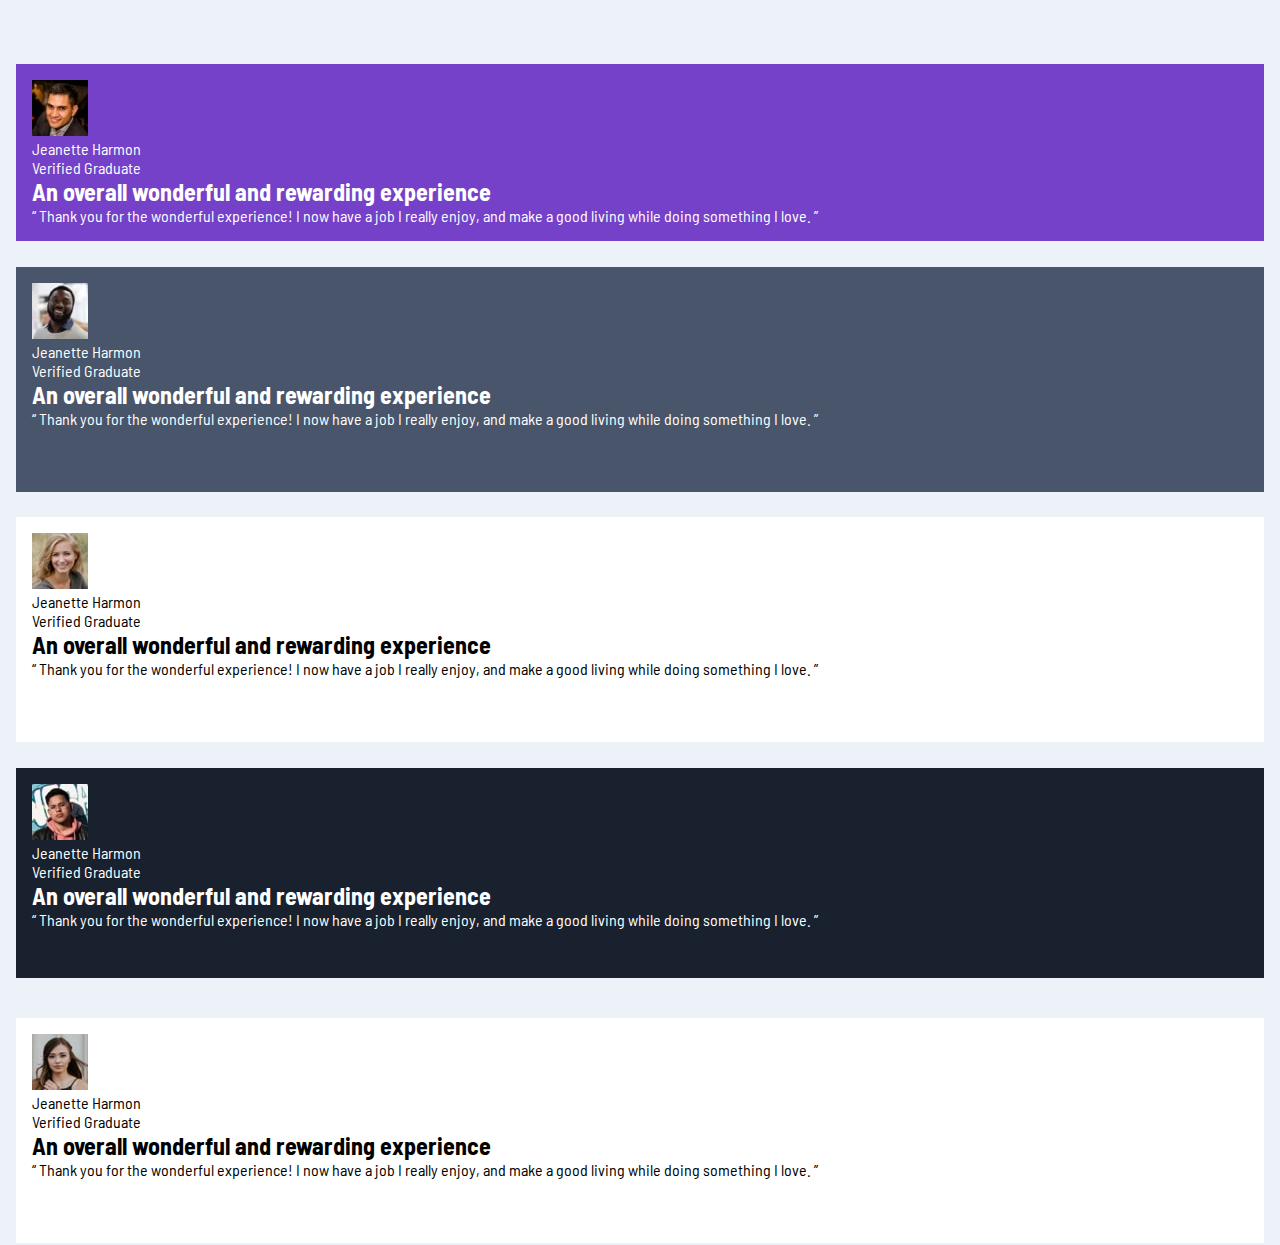
==== Index2.html @ 3555caf3 "display grid, colors, positions" ====
<!DOCTYPE html>
<html lang="en">
<head>
    <meta charset="UTF-8">
    <meta http-equiv="X-UA-Compatible" content="IE=edge">
    <meta name="viewport" content="width=device-width, initial-scale=1.0">
    <link rel="stylesheet" href="./css/style.css">
    <link rel="preconnect" href="https://fonts.googleapis.com">
<link rel="preconnect" href="https://fonts.gstatic.com" crossorigin>
<link href="https://fonts.googleapis.com/css2?family=Barlow+Semi+Condensed:ital,wght@0,500;0,600;1,400&display=swap" rel="stylesheet">
    <title>Document</title>
</head>
<body>
    <main>
        <section class="container">
            <section class="container-info--dan">
                <arcticle>
                    <header>
                        <img src="./images/image-daniel.jpg" alt="">
                        <div>
                            <p>Jeanette Harmon</p>
                            <p>Verified Graduate</p>
                        </div>
                    </header>
                    <h2>
                        An overall wonderful and rewarding experience
                    </h2>
                    <blockquote>
                        “ Thank you for the wonderful experience! I now have a job I really enjoy, and make a good
                        living
                        while doing something I love. ”
                    </blockquote>
                </arcticle>
            </section>
            <section class="container-info--jona">
                <arcticle>
                    <header>
                        <img src="/images/image-jonathan.jpg" alt="">
                        <div>
                            <p>Jeanette Harmon</p>
                            <p>Verified Graduate</p>
                        </div>
                    </header>
                    <h2>
                        An overall wonderful and rewarding experience
                    </h2>
                    <blockquote>
                        “ Thank you for the wonderful experience! I now have a job I really enjoy, and make a good
                        living
                        while doing something I love. ”
                    </blockquote>
                </arcticle>
            </section>
            <section class="container-info--jane">
                <arcticle>
                    <header>
                        <img src="./images/image-jeanette.jpg" alt="">
                        <div>
                            <p>Jeanette Harmon</p>
                            <p>Verified Graduate</p>
                        </div>
                    </header>
                    <h2>
                        An overall wonderful and rewarding experience
                    </h2>
                    <blockquote>
                        “ Thank you for the wonderful experience! I now have a job I really enjoy, and make a good
                        living
                        while doing something I love. ”
                    </blockquote>
                </arcticle>
            </section>
            <section class="container-info--pat">
                <arcticle>
                    <header>
                        <img src="./images/image-patrick.jpg" alt="">
                        <div>
                            <p>Jeanette Harmon</p>
                            <p>Verified Graduate</p>
                        </div>
                    </header>
                    <h2>
                        An overall wonderful and rewarding experience
                    </h2>
                    <blockquote>
                        “ Thank you for the wonderful experience! I now have a job I really enjoy, and make a good
                        living
                        while doing something I love. ”
                    </blockquote>
                </arcticle>
            </section>
            <section class="container-info--kira">
                <arcticle>
                    <header>
                        <img src="./images/image-kira.jpg" alt="">
                        <div>
                            <p>Jeanette Harmon</p>
                            <p>Verified Graduate</p>
                        </div>
                    </header>
                    <h2>
                        An overall wonderful and rewarding experience
                    </h2>
                    <blockquote>
                        “ Thank you for the wonderful experience! I now have a job I really enjoy, and make a good
                        living
                        while doing something I love. ”
                    </blockquote>
                </arcticle>
            </section>


        </section>
    </main>
    
</body>
</html>
---- css/style.css ----
*{
    padding: 0;
    box-sizing: 0;
    margin: 0;
    font-family: 'Barlow Semi Condensed', sans-serif;
}

:root {
    /*colores*/
    --Moderate-violet: hsl(263, 55%, 52%);
    --Very-dark-grayish-blue: hsl(217, 19%, 35%);
    --Very-dark-blackish-blue: hsl(219, 29%, 14%);
    --White: hsl(0, 0%, 100%);
    --Light-gray: hsl(0, 0%, 81%);
    --Light-grayish-blue: hsl(210, 46%, 95%);

}
.container{
    display: grid;
    height: 100%;
    grid-template-columns: 1fr;
    grid-template-rows: 1fr 1fr 1fr 1fr 1fr ;
    background-color: var(--Light-grayish-blue);
    grid-template-areas: 
        "dan"
        "jona" 
        "jane" 
        "pat"  
        "kira";
    grid-gap: 0.5rem;
}
.container-info--dan{
    background-color: var(--Moderate-violet);
    grid-area: dan;
    color: var(--White);
    padding: 1rem;
    margin: 4rem 1rem 0.1rem 1rem;
}
.container-info--jona{
    background-color: var(--Very-dark-grayish-blue);
    grid-area: jona;
    color: var(--White);
    margin: 1rem 1rem 0.1rem 1rem;
    padding: 1rem;
}

.container-info--jane{
    background-color: white;
    grid-area: jane;
    margin: 1rem 1rem 0.1rem 1rem;
    padding: 1rem;
    
}

.container-info--pat{
    background-color: var(--Very-dark-blackish-blue);
    grid-area: pat;
    color: var(--White);
    margin: 1rem;
    padding: 1rem;
}

.container-info--kira{
    background-color: var(--White);
    grid-area: kira;
    margin: 1rem 1rem 0.1rem 1rem;
    padding: 1rem;
}

@media only screen and (max-widht:550px) {
    .container{
        grid-template-columns: 1fr 1fr 1fr;
        grid-template-rows: 1fr 1fr;
        background-color: aquamarine;
        grid-template-areas: 
            "dan jona kira"
            "jane pat kira" 
        ;
    }
    }
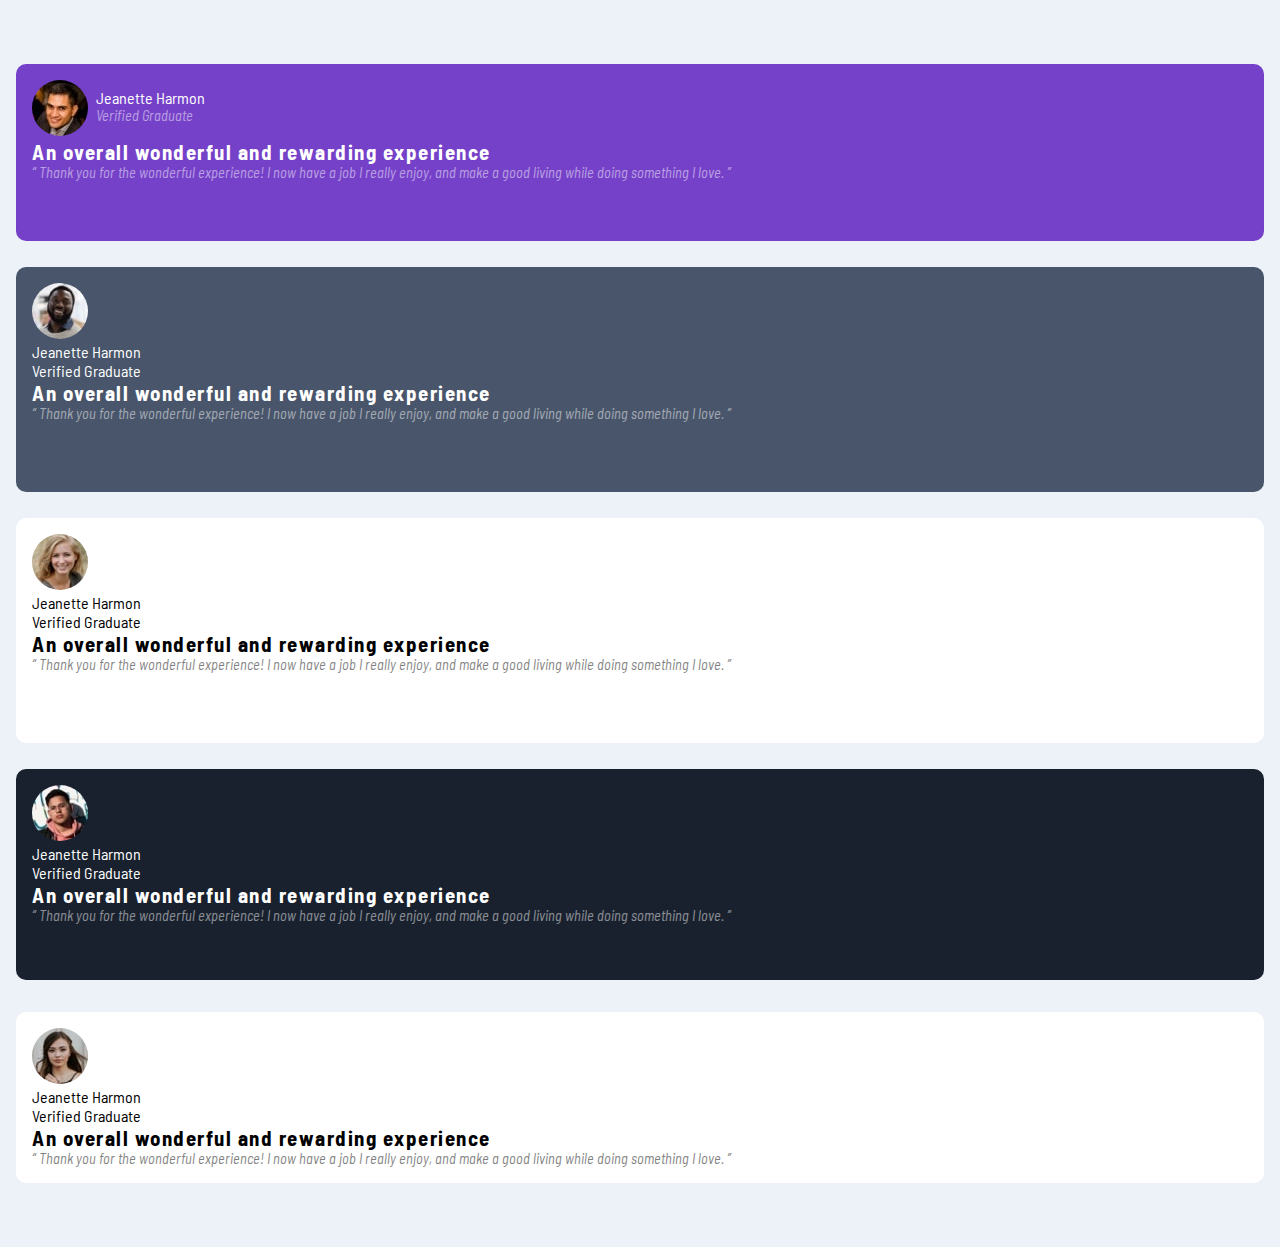
==== commit 386c87eb: "maquetacion grid" ====
--- a/Index2.html
+++ b/Index2.html
@@ -17,9 +17,9 @@
                 <arcticle>
                     <header>
                         <img src="./images/image-daniel.jpg" alt="">
-                        <div>
-                            <p>Jeanette Harmon</p>
-                            <p>Verified Graduate</p>
+                        <div class="header-info--dan">
+                            <p class="header-text--name">Jeanette Harmon</p>
+                            <p class="header-text--graduate">Verified Graduate</p>
                         </div>
                     </header>
                     <h2>
@@ -36,7 +36,7 @@
                 <arcticle>
                     <header>
                         <img src="/images/image-jonathan.jpg" alt="">
-                        <div>
+                        <div >
                             <p>Jeanette Harmon</p>
                             <p>Verified Graduate</p>
                         </div>
--- a/css/style.css
+++ b/css/style.css
@@ -34,14 +34,17 @@
     grid-area: dan;
     color: var(--White);
     padding: 1rem;
+    
     margin: 4rem 1rem 0.1rem 1rem;
+    border-radius: 10px ;
 }
 .container-info--jona{
     background-color: var(--Very-dark-grayish-blue);
     grid-area: jona;
     color: var(--White);
     margin: 1rem 1rem 0.1rem 1rem;
-    padding: 1rem;
+    padding: 1rem;  
+    border-radius: 10px ;
 }
 
 .container-info--jane{
@@ -49,8 +52,10 @@
     grid-area: jane;
     margin: 1rem 1rem 0.1rem 1rem;
     padding: 1rem;
+    border-radius: 10px ;
     
 }
+
 
 .container-info--pat{
     background-color: var(--Very-dark-blackish-blue);
@@ -58,16 +63,48 @@
     color: var(--White);
     margin: 1rem;
     padding: 1rem;
+    border-radius: 10px ;
 }
+
 
 .container-info--kira{
     background-color: var(--White);
     grid-area: kira;
-    margin: 1rem 1rem 0.1rem 1rem;
+    margin: 0.5rem 1rem 4rem 1rem;
     padding: 1rem;
+    border-radius: 10px ;
 }
 
-@media only screen and (max-widht:550px) {
+img{
+    
+    border-radius:150px;
+    
+}
+
+.header-info--dan{
+    position: absolute;
+    left: 6rem;
+    top: 5.5rem;
+}
+
+
+.header-text--graduate{
+    opacity: 50%;
+    font-style: italic;
+    font-size: 0.9rem;
+}
+
+blockquote{
+    opacity: 50%;
+    font-style: italic;
+    font-size: 0.9rem;
+}
+
+h2{
+    font-size: 1.3rem;
+    letter-spacing: 1.5px;
+}
+@media only screen and (min-widht:550px) {
     .container{
         grid-template-columns: 1fr 1fr 1fr;
         grid-template-rows: 1fr 1fr;
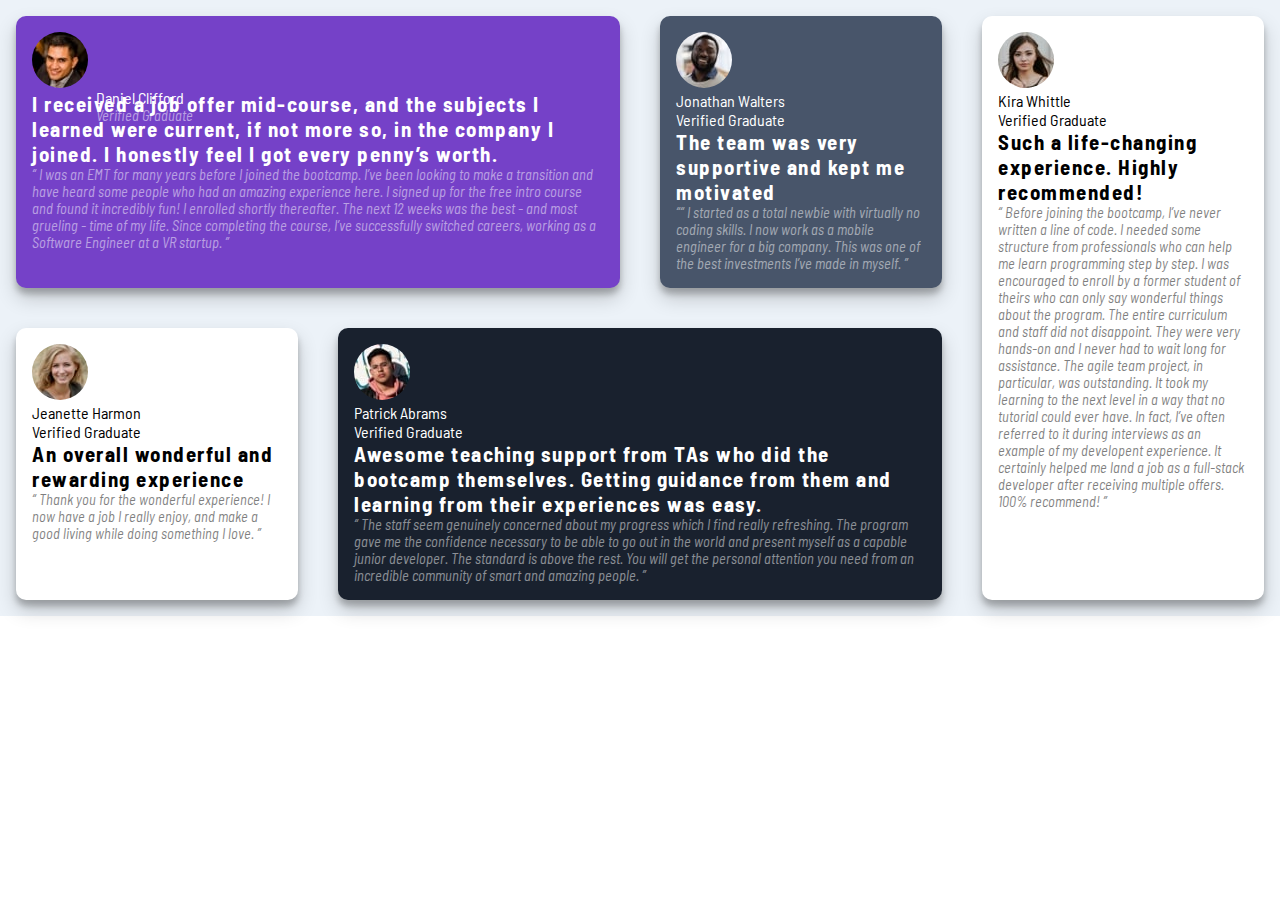
==== commit 73c19762: "Media query desktop" ====
--- a/Index2.html
+++ b/Index2.html
@@ -1,15 +1,19 @@
 <!DOCTYPE html>
 <html lang="en">
+
 <head>
     <meta charset="UTF-8">
     <meta http-equiv="X-UA-Compatible" content="IE=edge">
     <meta name="viewport" content="width=device-width, initial-scale=1.0">
     <link rel="stylesheet" href="./css/style.css">
     <link rel="preconnect" href="https://fonts.googleapis.com">
-<link rel="preconnect" href="https://fonts.gstatic.com" crossorigin>
-<link href="https://fonts.googleapis.com/css2?family=Barlow+Semi+Condensed:ital,wght@0,500;0,600;1,400&display=swap" rel="stylesheet">
+    <link rel="preconnect" href="https://fonts.gstatic.com" crossorigin>
+    <link href="https://fonts.googleapis.com/css2?family=Barlow+Semi+Condensed:ital,wght@0,500;0,600;1,400&display=swap"
+        rel="stylesheet">
     <title>Document</title>
 </head>
+
+
 <body>
     <main>
         <section class="container">
@@ -18,36 +22,39 @@
                     <header>
                         <img src="./images/image-daniel.jpg" alt="">
                         <div class="header-info--dan">
-                            <p class="header-text--name">Jeanette Harmon</p>
+                            <p class="header-text--name">Daniel Clifford</p>
                             <p class="header-text--graduate">Verified Graduate</p>
                         </div>
                     </header>
                     <h2>
-                        An overall wonderful and rewarding experience
+                        I received a job offer mid-course, and the subjects I learned were current, if not more so,
+                        in the company I joined. I honestly feel I got every penny’s worth.
                     </h2>
                     <blockquote>
-                        “ Thank you for the wonderful experience! I now have a job I really enjoy, and make a good
-                        living
-                        while doing something I love. ”
+                        “ I was an EMT for many years before I joined the bootcamp. I’ve been looking to make a
+                        transition and have heard some people who had an amazing experience here. I signed up
+                        for the free intro course and found it incredibly fun! I enrolled shortly thereafter.
+                        The next 12 weeks was the best - and most grueling - time of my life. Since completing
+                        the course, I’ve successfully switched careers, working as a Software Engineer at a VR startup.
+                        ”
                     </blockquote>
                 </arcticle>
             </section>
             <section class="container-info--jona">
                 <arcticle>
                     <header>
-                        <img src="/images/image-jonathan.jpg" alt="">
-                        <div >
-                            <p>Jeanette Harmon</p>
+                        <img src="./images/image-jonathan.jpg" alt="">
+                        <div>
+                            <p>Jonathan Walters</p>
                             <p>Verified Graduate</p>
                         </div>
                     </header>
                     <h2>
-                        An overall wonderful and rewarding experience
+                        The team was very supportive and kept me motivated
                     </h2>
                     <blockquote>
-                        “ Thank you for the wonderful experience! I now have a job I really enjoy, and make a good
-                        living
-                        while doing something I love. ”
+                        ““ I started as a total newbie with virtually no coding skills. I now work as a mobile engineer
+                        for a big company. This was one of the best investments I’ve made in myself. ”
                     </blockquote>
                 </arcticle>
             </section>
@@ -75,17 +82,23 @@
                     <header>
                         <img src="./images/image-patrick.jpg" alt="">
                         <div>
-                            <p>Jeanette Harmon</p>
+                            <p>Patrick Abrams</p>
                             <p>Verified Graduate</p>
                         </div>
                     </header>
                     <h2>
-                        An overall wonderful and rewarding experience
+                        Awesome teaching support from TAs who did the bootcamp themselves. Getting guidance from them
+                        and
+                        learning from their experiences was easy.
                     </h2>
                     <blockquote>
-                        “ Thank you for the wonderful experience! I now have a job I really enjoy, and make a good
-                        living
-                        while doing something I love. ”
+                        “ The staff seem genuinely concerned about my progress which I find really refreshing. The
+                        program
+                        gave me the confidence necessary to be able to go out in the world and present myself as a
+                        capable
+                        junior developer. The standard is above the rest. You will get the personal attention you need
+                        from
+                        an incredible community of smart and amazing people. ”
                     </blockquote>
                 </arcticle>
             </section>
@@ -94,17 +107,28 @@
                     <header>
                         <img src="./images/image-kira.jpg" alt="">
                         <div>
-                            <p>Jeanette Harmon</p>
+                            <p>Kira Whittle</p>
                             <p>Verified Graduate</p>
                         </div>
                     </header>
                     <h2>
-                        An overall wonderful and rewarding experience
+                        Such a life-changing experience. Highly recommended!
                     </h2>
                     <blockquote>
-                        “ Thank you for the wonderful experience! I now have a job I really enjoy, and make a good
-                        living
-                        while doing something I love. ”
+                        “ Before joining the bootcamp, I’ve never written a line of code. I needed some structure from
+                        professionals who can help me learn programming step by step. I was encouraged to enroll by a
+                        former
+                        student of theirs who can only say wonderful things about the program. The entire curriculum and
+                        staff
+                        did not disappoint. They were very hands-on and I never had to wait long for assistance. The
+                        agile team
+                        project, in particular, was outstanding. It took my learning to the next level in a way that no
+                        tutorial
+                        could ever have. In fact, I’ve often referred to it during interviews as an example of my
+                        developent
+                        experience. It certainly helped me land a job as a full-stack developer after receiving multiple
+                        offers.
+                        100% recommend! ”
                     </blockquote>
                 </arcticle>
             </section>
--- a/css/style.css
+++ b/css/style.css
@@ -15,6 +15,8 @@
     --Light-grayish-blue: hsl(210, 46%, 95%);
 
 }
+
+
 .container{
     display: grid;
     height: 100%;
@@ -28,15 +30,17 @@
         "pat"  
         "kira";
     grid-gap: 0.5rem;
+    
 }
 .container-info--dan{
     background-color: var(--Moderate-violet);
     grid-area: dan;
     color: var(--White);
     padding: 1rem;
-    
     margin: 4rem 1rem 0.1rem 1rem;
     border-radius: 10px ;
+    box-shadow: rgba(0, 0, 0, 0.19) 0px 10px 20px, rgba(0, 0, 0, 0.23) 0px 6px 6px;
+    
 }
 .container-info--jona{
     background-color: var(--Very-dark-grayish-blue);
@@ -45,6 +49,7 @@
     margin: 1rem 1rem 0.1rem 1rem;
     padding: 1rem;  
     border-radius: 10px ;
+    box-shadow: rgba(0, 0, 0, 0.19) 0px 10px 20px, rgba(0, 0, 0, 0.23) 0px 6px 6px;
 }
 
 .container-info--jane{
@@ -53,6 +58,7 @@
     margin: 1rem 1rem 0.1rem 1rem;
     padding: 1rem;
     border-radius: 10px ;
+    box-shadow: rgba(0, 0, 0, 0.19) 0px 10px 20px, rgba(0, 0, 0, 0.23) 0px 6px 6px;
     
 }
 
@@ -64,6 +70,7 @@
     margin: 1rem;
     padding: 1rem;
     border-radius: 10px ;
+    box-shadow: rgba(0, 0, 0, 0.19) 0px 10px 20px, rgba(0, 0, 0, 0.23) 0px 6px 6px;
 }
 
 
@@ -73,6 +80,7 @@
     margin: 0.5rem 1rem 4rem 1rem;
     padding: 1rem;
     border-radius: 10px ;
+    box-shadow: rgba(0, 0, 0, 0.19) 0px 10px 20px, rgba(0, 0, 0, 0.23) 0px 6px 6px;
 }
 
 img{
@@ -104,16 +112,46 @@
     font-size: 1.3rem;
     letter-spacing: 1.5px;
 }
-@media only screen and (min-widht:550px) {
-    .container{
-        grid-template-columns: 1fr 1fr 1fr;
-        grid-template-rows: 1fr 1fr;
-        background-color: aquamarine;
-        grid-template-areas: 
-            "dan jona kira"
-            "jane pat kira" 
-        ;
-    }
-    }
 
 
+
+@media (min-width:1025px){
+    .container{
+        height: fit-content;
+        grid-template-columns: 1fr 1fr 1fr 1fr; 
+        grid-template-rows: 1fr 1fr;
+        background-color: var(--Light-grayish-blue);
+        grid-template-areas: 
+            "dan dan jona kira"
+            "jane pat pat kira" 
+        ;
+        justify-content: center;
+        align-content: center;
+        
+    }
+    .container-info--dan{
+        margin: 1rem 1rem 1rem 1rem;
+    }
+    .container-info--jona{
+        margin: 1rem 1rem 1rem 1rem;
+    }
+    
+    .container-info--jane{
+        margin: 1rem 1rem 1rem 1rem;
+        
+    }
+    
+    
+    .container-info--pat{
+
+        margin: 1rem 1rem 1rem 1rem;
+
+    }
+    
+    
+    .container-info--kira{
+        margin: 1rem 1rem 1rem 1rem;
+    }
+}
+
+
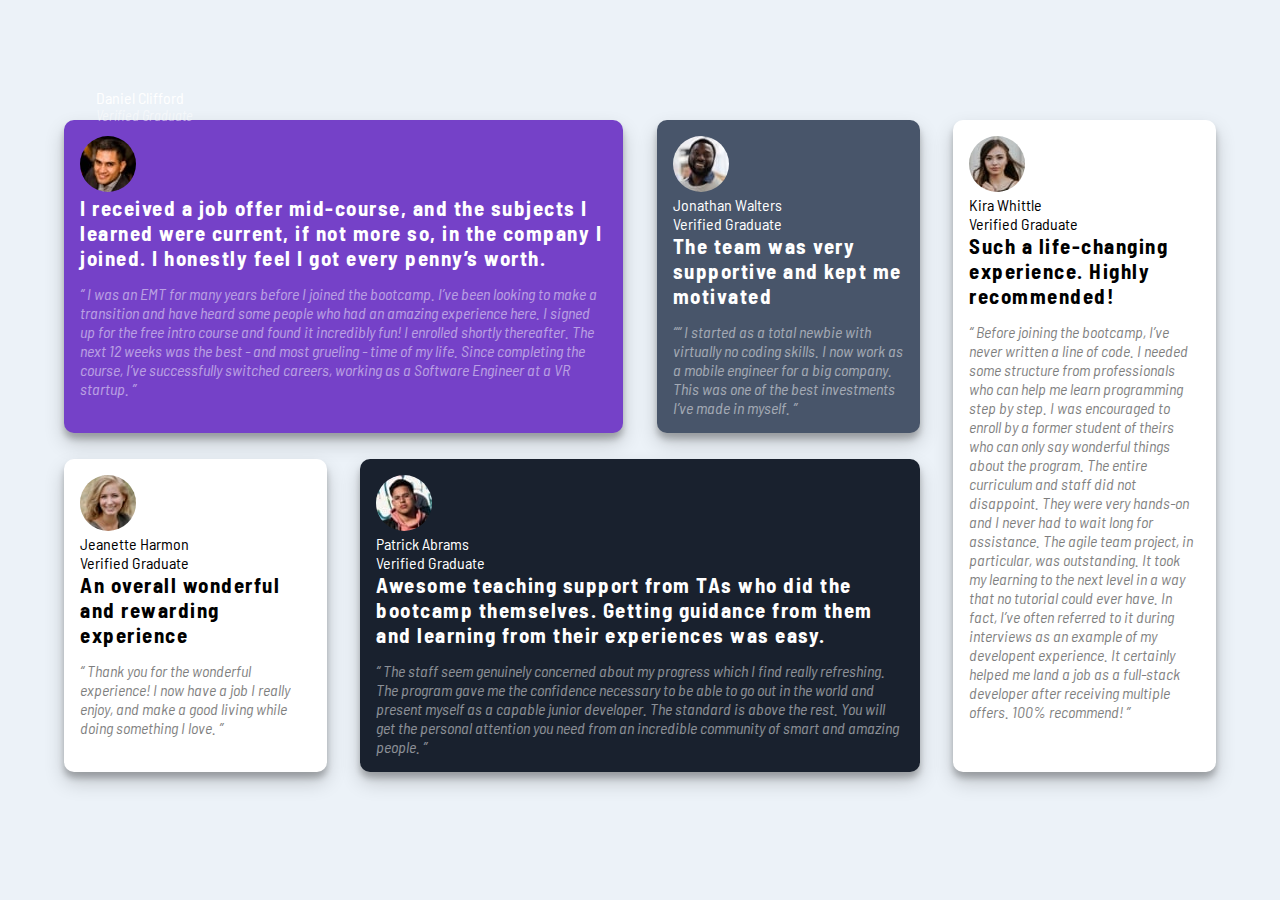
==== commit 955f002d: "center content whit flex" ====
--- a/Index2.html
+++ b/Index2.html
@@ -16,125 +16,126 @@
 
 <body>
     <main>
-        <section class="container">
-            <section class="container-info--dan">
-                <arcticle>
-                    <header>
-                        <img src="./images/image-daniel.jpg" alt="">
-                        <div class="header-info--dan">
-                            <p class="header-text--name">Daniel Clifford</p>
-                            <p class="header-text--graduate">Verified Graduate</p>
-                        </div>
-                    </header>
-                    <h2>
-                        I received a job offer mid-course, and the subjects I learned were current, if not more so,
-                        in the company I joined. I honestly feel I got every penny’s worth.
-                    </h2>
-                    <blockquote>
-                        “ I was an EMT for many years before I joined the bootcamp. I’ve been looking to make a
-                        transition and have heard some people who had an amazing experience here. I signed up
-                        for the free intro course and found it incredibly fun! I enrolled shortly thereafter.
-                        The next 12 weeks was the best - and most grueling - time of my life. Since completing
-                        the course, I’ve successfully switched careers, working as a Software Engineer at a VR startup.
-                        ”
-                    </blockquote>
-                </arcticle>
+        <div class="center-popo">
+            <section class="container">
+                <section class="container-info--dan">
+                    <arcticle>
+                        <header>
+                            <img src="./images/image-daniel.jpg" alt="">
+                            <div class="header-info--dan">
+                                <p class="header-text--name">Daniel Clifford</p>
+                                <p class="header-text--graduate">Verified Graduate</p>
+                            </div>
+                        </header>
+                        <h2>
+                            I received a job offer mid-course, and the subjects I learned were current, if not more so,
+                            in the company I joined. I honestly feel I got every penny’s worth.
+                        </h2>
+                        <blockquote>
+                            “ I was an EMT for many years before I joined the bootcamp. I’ve been looking to make a
+                            transition and have heard some people who had an amazing experience here. I signed up
+                            for the free intro course and found it incredibly fun! I enrolled shortly thereafter.
+                            The next 12 weeks was the best - and most grueling - time of my life. Since completing
+                            the course, I’ve successfully switched careers, working as a Software Engineer at a VR startup.
+                            ”
+                        </blockquote>
+                    </arcticle>
+                </section>
+                <section class="container-info--jona">
+                    <arcticle>
+                        <header>
+                            <img src="./images/image-jonathan.jpg" alt="">
+                            <div>
+                                <p>Jonathan Walters</p>
+                                <p>Verified Graduate</p>
+                            </div>
+                        </header>
+                        <h2>
+                            The team was very supportive and kept me motivated
+                        </h2>
+                        <blockquote>
+                            ““ I started as a total newbie with virtually no coding skills. I now work as a mobile engineer
+                            for a big company. This was one of the best investments I’ve made in myself. ”
+                        </blockquote>
+                    </arcticle>
+                </section>
+                <section class="container-info--jane">
+                    <arcticle>
+                        <header>
+                            <img src="./images/image-jeanette.jpg" alt="">
+                            <div>
+                                <p>Jeanette Harmon</p>
+                                <p>Verified Graduate</p>
+                            </div>
+                        </header>
+                        <h2>
+                            An overall wonderful and rewarding experience
+                        </h2>
+                        <blockquote>
+                            “ Thank you for the wonderful experience! I now have a job I really enjoy, and make a good
+                            living
+                            while doing something I love. ”
+                        </blockquote>
+                    </arcticle>
+                </section>
+                <section class="container-info--pat">
+                    <arcticle>
+                        <header>
+                            <img src="./images/image-patrick.jpg" alt="">
+                            <div>
+                                <p>Patrick Abrams</p>
+                                <p>Verified Graduate</p>
+                            </div>
+                        </header>
+                        <h2>
+                            Awesome teaching support from TAs who did the bootcamp themselves. Getting guidance from them
+                            and
+                            learning from their experiences was easy.
+                        </h2>
+                        <blockquote>
+                            “ The staff seem genuinely concerned about my progress which I find really refreshing. The
+                            program
+                            gave me the confidence necessary to be able to go out in the world and present myself as a
+                            capable
+                            junior developer. The standard is above the rest. You will get the personal attention you need
+                            from
+                            an incredible community of smart and amazing people. ”
+                        </blockquote>
+                    </arcticle>
+                </section>
+                <section class="container-info--kira">
+                    <arcticle>
+                        <header>
+                            <img src="./images/image-kira.jpg" alt="">
+                            <div>
+                                <p>Kira Whittle</p>
+                                <p>Verified Graduate</p>
+                            </div>
+                        </header>
+                        <h2>
+                            Such a life-changing experience. Highly recommended!
+                        </h2>
+                        <blockquote>
+                            “ Before joining the bootcamp, I’ve never written a line of code. I needed some structure from
+                            professionals who can help me learn programming step by step. I was encouraged to enroll by a
+                            former
+                            student of theirs who can only say wonderful things about the program. The entire curriculum and
+                            staff
+                            did not disappoint. They were very hands-on and I never had to wait long for assistance. The
+                            agile team
+                            project, in particular, was outstanding. It took my learning to the next level in a way that no
+                            tutorial
+                            could ever have. In fact, I’ve often referred to it during interviews as an example of my
+                            developent
+                            experience. It certainly helped me land a job as a full-stack developer after receiving multiple
+                            offers.
+                            100% recommend! ”
+                        </blockquote>
+                    </arcticle>
+                </section>
             </section>
-            <section class="container-info--jona">
-                <arcticle>
-                    <header>
-                        <img src="./images/image-jonathan.jpg" alt="">
-                        <div>
-                            <p>Jonathan Walters</p>
-                            <p>Verified Graduate</p>
-                        </div>
-                    </header>
-                    <h2>
-                        The team was very supportive and kept me motivated
-                    </h2>
-                    <blockquote>
-                        ““ I started as a total newbie with virtually no coding skills. I now work as a mobile engineer
-                        for a big company. This was one of the best investments I’ve made in myself. ”
-                    </blockquote>
-                </arcticle>
-            </section>
-            <section class="container-info--jane">
-                <arcticle>
-                    <header>
-                        <img src="./images/image-jeanette.jpg" alt="">
-                        <div>
-                            <p>Jeanette Harmon</p>
-                            <p>Verified Graduate</p>
-                        </div>
-                    </header>
-                    <h2>
-                        An overall wonderful and rewarding experience
-                    </h2>
-                    <blockquote>
-                        “ Thank you for the wonderful experience! I now have a job I really enjoy, and make a good
-                        living
-                        while doing something I love. ”
-                    </blockquote>
-                </arcticle>
-            </section>
-            <section class="container-info--pat">
-                <arcticle>
-                    <header>
-                        <img src="./images/image-patrick.jpg" alt="">
-                        <div>
-                            <p>Patrick Abrams</p>
-                            <p>Verified Graduate</p>
-                        </div>
-                    </header>
-                    <h2>
-                        Awesome teaching support from TAs who did the bootcamp themselves. Getting guidance from them
-                        and
-                        learning from their experiences was easy.
-                    </h2>
-                    <blockquote>
-                        “ The staff seem genuinely concerned about my progress which I find really refreshing. The
-                        program
-                        gave me the confidence necessary to be able to go out in the world and present myself as a
-                        capable
-                        junior developer. The standard is above the rest. You will get the personal attention you need
-                        from
-                        an incredible community of smart and amazing people. ”
-                    </blockquote>
-                </arcticle>
-            </section>
-            <section class="container-info--kira">
-                <arcticle>
-                    <header>
-                        <img src="./images/image-kira.jpg" alt="">
-                        <div>
-                            <p>Kira Whittle</p>
-                            <p>Verified Graduate</p>
-                        </div>
-                    </header>
-                    <h2>
-                        Such a life-changing experience. Highly recommended!
-                    </h2>
-                    <blockquote>
-                        “ Before joining the bootcamp, I’ve never written a line of code. I needed some structure from
-                        professionals who can help me learn programming step by step. I was encouraged to enroll by a
-                        former
-                        student of theirs who can only say wonderful things about the program. The entire curriculum and
-                        staff
-                        did not disappoint. They were very hands-on and I never had to wait long for assistance. The
-                        agile team
-                        project, in particular, was outstanding. It took my learning to the next level in a way that no
-                        tutorial
-                        could ever have. In fact, I’ve often referred to it during interviews as an example of my
-                        developent
-                        experience. It certainly helped me land a job as a full-stack developer after receiving multiple
-                        offers.
-                        100% recommend! ”
-                    </blockquote>
-                </arcticle>
-            </section>
+        </div>
 
-
-        </section>
     </main>
     
 </body>
--- a/css/style.css
+++ b/css/style.css
@@ -17,11 +17,12 @@
 }
 
 
+
 .container{
     display: grid;
     height: 100%;
     grid-template-columns: 1fr;
-    grid-template-rows: 1fr 1fr 1fr 1fr 1fr ;
+    grid-template-rows: 1fr 0.5fr 0.5fr 1fr 1fr ;
     background-color: var(--Light-grayish-blue);
     grid-template-areas: 
         "dan"
@@ -29,7 +30,7 @@
         "jane" 
         "pat"  
         "kira";
-    grid-gap: 0.5rem;
+    grid-gap: 2rem;
     
 }
 .container-info--dan{
@@ -37,7 +38,7 @@
     grid-area: dan;
     color: var(--White);
     padding: 1rem;
-    margin: 4rem 1rem 0.1rem 1rem;
+    margin: 4rem 1rem 0rem 1rem;
     border-radius: 10px ;
     box-shadow: rgba(0, 0, 0, 0.19) 0px 10px 20px, rgba(0, 0, 0, 0.23) 0px 6px 6px;
     
@@ -45,17 +46,18 @@
 .container-info--jona{
     background-color: var(--Very-dark-grayish-blue);
     grid-area: jona;
+    height: fit-content;
     color: var(--White);
-    margin: 1rem 1rem 0.1rem 1rem;
+    margin: 0rem 1rem 0rem 1rem;
     padding: 1rem;  
-    border-radius: 10px ;
+    border-radius: 10px;
     box-shadow: rgba(0, 0, 0, 0.19) 0px 10px 20px, rgba(0, 0, 0, 0.23) 0px 6px 6px;
 }
 
 .container-info--jane{
     background-color: white;
     grid-area: jane;
-    margin: 1rem 1rem 0.1rem 1rem;
+    margin: 0rem 1rem 0.1rem 1rem;
     padding: 1rem;
     border-radius: 10px ;
     box-shadow: rgba(0, 0, 0, 0.19) 0px 10px 20px, rgba(0, 0, 0, 0.23) 0px 6px 6px;
@@ -67,7 +69,7 @@
     background-color: var(--Very-dark-blackish-blue);
     grid-area: pat;
     color: var(--White);
-    margin: 1rem;
+    margin: 0rem 1rem 0.1rem 1rem;
     padding: 1rem;
     border-radius: 10px ;
     box-shadow: rgba(0, 0, 0, 0.19) 0px 10px 20px, rgba(0, 0, 0, 0.23) 0px 6px 6px;
@@ -77,14 +79,14 @@
 .container-info--kira{
     background-color: var(--White);
     grid-area: kira;
-    margin: 0.5rem 1rem 4rem 1rem;
+    margin: 0rem 1rem 4rem 1rem;
     padding: 1rem;
     border-radius: 10px ;
     box-shadow: rgba(0, 0, 0, 0.19) 0px 10px 20px, rgba(0, 0, 0, 0.23) 0px 6px 6px;
 }
 
 img{
-    
+    position: relative;
     border-radius:150px;
     
 }
@@ -103,9 +105,11 @@
 }
 
 blockquote{
+    padding-top: 0.9rem;
+    text-align: left;
     opacity: 50%;
     font-style: italic;
-    font-size: 0.9rem;
+    font-size: 1rem;
 }
 
 h2{
@@ -115,42 +119,52 @@
 
 
 
-@media (min-width:1025px){
+@media (min-width:1025px)  {
+    main{
+        display: flex;
+        height: 100vh;
+        background-color: var(--Light-grayish-blue);
+        align-items: center;
+        justify-content: center;
+        padding-left: 3rem;
+        padding-right: 3rem;
+    }
+
     .container{
         height: fit-content;
         grid-template-columns: 1fr 1fr 1fr 1fr; 
         grid-template-rows: 1fr 1fr;
-        background-color: var(--Light-grayish-blue);
         grid-template-areas: 
             "dan dan jona kira"
             "jane pat pat kira" 
         ;
+        grid-gap: 0.1rem;
         justify-content: center;
         align-content: center;
         
     }
     .container-info--dan{
-        margin: 1rem 1rem 1rem 1rem;
+        margin: 0.5rem 1rem 1rem 1rem;
     }
     .container-info--jona{
-        margin: 1rem 1rem 1rem 1rem;
+        margin: 0.5rem 1rem 1rem 1rem;
     }
     
     .container-info--jane{
-        margin: 1rem 1rem 1rem 1rem;
+        margin: 0.5rem 1rem 1rem 1rem;
         
     }
     
     
     .container-info--pat{
 
-        margin: 1rem 1rem 1rem 1rem;
+        margin: 0.5rem 1rem 1rem 1rem;
 
     }
     
     
     .container-info--kira{
-        margin: 1rem 1rem 1rem 1rem;
+        margin: 0.5rem 1rem 1rem 1rem;
     }
 }
 
